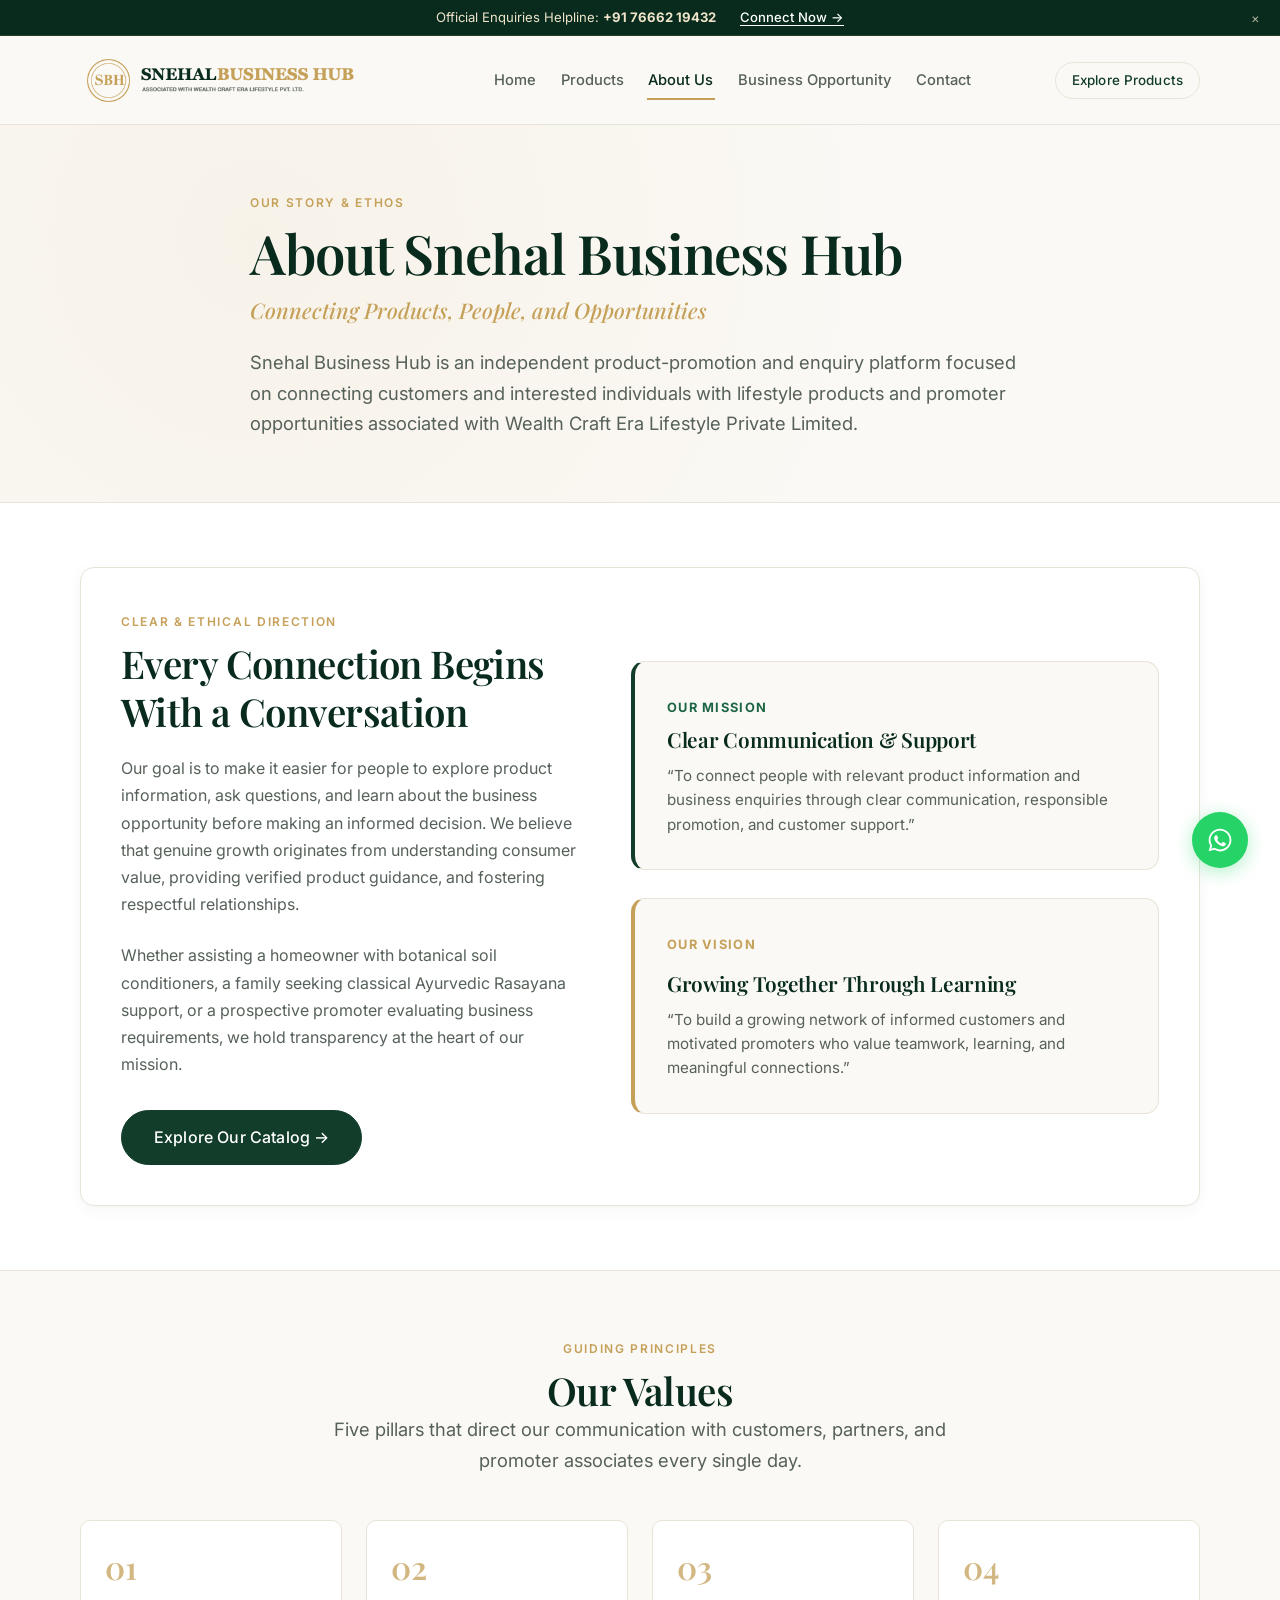
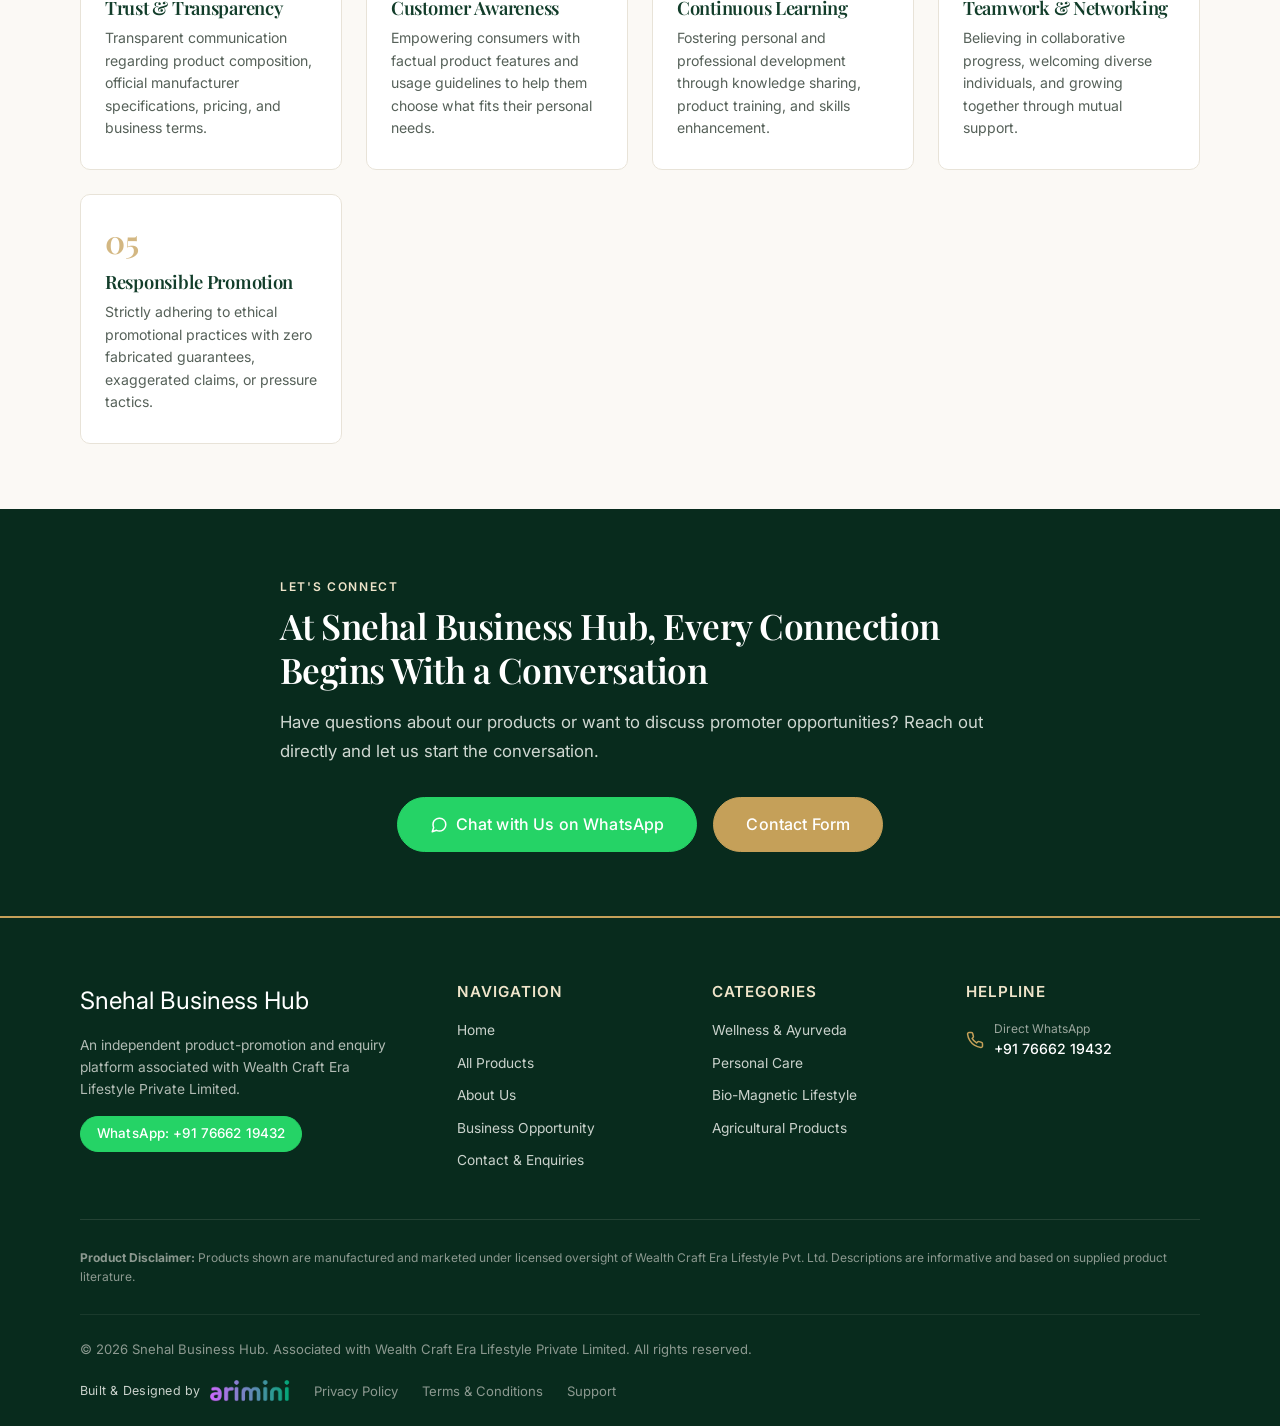
==== about.html @ 5ca740ca "Initial commit" ====
<!DOCTYPE html>
<html lang="en">
<head>
  <meta charset="UTF-8" />
  <meta name="viewport" content="width=device-width, initial-scale=1.0" />
  <meta name="theme-color" content="#123D2A" />
  <title>About Us — Snehal Business Hub</title>
  <meta name="description" content="Connecting products, people, and opportunities. Snehal Business Hub is an independent product-promotion and enquiry platform associated with Wealth Craft Era Lifestyle Private Limited." />
  <link rel="canonical" href="https://snehalbusinesshub.example.com/about.html" />

  <!-- Open Graph -->
  <meta property="og:type" content="website" />
  <meta property="og:title" content="About Snehal Business Hub" />
  <meta property="og:description" content="Mission, vision, and core values of Snehal Business Hub." />
  <meta property="og:image" content="assets/images/logo.png" />

  <!-- Google Fonts -->
  <link rel="preconnect" href="https://fonts.googleapis.com" />
  <link rel="preconnect" href="https://fonts.gstatic.com" crossorigin />
  <link href="https://fonts.googleapis.com/css2?family=Inter:wght@400;500;600;700&family=Playfair+Display:ital,wght@0,600;0,700;1,500;1,600&display=swap" rel="stylesheet" />

  <!-- CSS Stylesheets -->
  <link rel="stylesheet" href="css/style.css" />
  <link rel="stylesheet" href="css/responsive.css" />
  <link rel="stylesheet" href="css/animations.css" />
</head>
<body>

  <!-- Announcement Bar -->
  <aside class="announcement-bar" id="announcementBar" aria-label="Announcement">
    <div class="container">
      <span>Official Enquiries Helpline: <strong>+91 76662 19432</strong></span>
      <a href="contact.html" class="announcement-link">Connect Now &rarr;</a>
    </div>
    <button type="button" class="announcement-dismiss" id="dismissAnnouncement" aria-label="Dismiss announcement">&times;</button>
  </aside>

  <!-- Sticky Site Navigation -->
  <header class="site-header" role="banner">
    <div class="container nav-wrapper">
      <a href="index.html" class="brand-logo" aria-label="Snehal Business Hub Homepage">
        <img src="assets/images/logo.png" alt="Snehal Business Hub" />
      </a>

      <!-- Desktop Nav -->
      <nav class="desktop-nav" role="navigation" aria-label="Primary Navigation">
        <a href="index.html" class="nav-link">Home</a>
        <a href="products.html" class="nav-link">Products</a>
        <a href="about.html" class="nav-link active">About Us</a>
        <a href="business-opportunity.html" class="nav-link">Business Opportunity</a>
        <a href="contact.html" class="nav-link">Contact</a>
      </nav>

      <!-- Desktop CTA -->
      <div class="header-cta-group">
        <a href="products.html" class="btn btn-secondary btn-sm">Explore Products</a>
        <button type="button" class="menu-toggle" id="menuToggle" aria-label="Toggle navigation menu" aria-expanded="false">
          <span class="hamburger-line"></span>
          <span class="hamburger-line"></span>
          <span class="hamburger-line"></span>
        </button>
      </div>
    </div>
  </header>

  <!-- Mobile Drawer -->
  <div class="mobile-nav-drawer" id="mobileNavDrawer" role="dialog" aria-modal="true" aria-label="Mobile Navigation">
    <div class="mobile-nav-panel">
      <div class="mobile-nav-header">
        <span class="brand-text-name" style="font-size: 1.15rem;">Menu</span>
        <button type="button" id="closeMobileNav" style="font-size: 1.5rem; color: var(--color-forest);" aria-label="Close menu">&times;</button>
      </div>
      <nav class="mobile-nav-links">
        <a href="index.html" class="nav-link">Home</a>
        <a href="products.html" class="nav-link">Products Catalog</a>
        <a href="about.html" class="nav-link active">About Us</a>
        <a href="business-opportunity.html" class="nav-link">Business Opportunity</a>
        <a href="contact.html" class="nav-link">Contact</a>
      </nav>
      <div class="mobile-nav-cta">
        <a href="https://wa.me/917666219432" target="_blank" rel="noopener noreferrer" class="btn btn-whatsapp">
          Chat on WhatsApp
        </a>
      </div>
    </div>
  </div>

  <main>
    <!-- About Hero -->
    <section class="section-padding" style="background: radial-gradient(circle at 20% 30%, rgba(201, 164, 92, 0.08) 0%, transparent 60%), var(--color-ivory);">
      <div class="container text-center" style="max-width: 860px;">
        <span class="eyebrow">OUR STORY &amp; ETHOS</span>
        <h1 class="hero-title">About Snehal Business Hub</h1>
        <p class="hero-tagline" style="margin-top: 0.5rem; font-size: 1.35rem;">Connecting Products, People, and Opportunities</p>
        <p class="lead-text" style="margin-top: 1.25rem;">
          Snehal Business Hub is an independent product-promotion and enquiry platform focused on connecting customers and interested individuals with lifestyle products and promoter opportunities associated with Wealth Craft Era Lifestyle Private Limited.
        </p>
      </div>
    </section>

    <!-- Narrative & Mission / Vision Grid -->
    <section class="section-padding" style="background-color: #FFFFFF; border-top: 1px solid var(--color-border); border-bottom: 1px solid var(--color-border);">
      <div class="container">
        <div class="details-grid" style="align-items: center; margin-bottom: 0;">
          <div class="reveal-on-scroll">
            <span class="eyebrow">CLEAR &amp; ETHICAL DIRECTION</span>
            <h2 class="section-title" style="margin-bottom: 1.25rem;">Every Connection Begins With a Conversation</h2>
            <p style="color: var(--color-text-secondary); line-height: 1.7; margin-bottom: 1.5rem; font-size: 1rem;">
              Our goal is to make it easier for people to explore product information, ask questions, and learn about the business opportunity before making an informed decision. We believe that genuine growth originates from understanding consumer value, providing verified product guidance, and fostering respectful relationships.
            </p>
            <p style="color: var(--color-text-secondary); line-height: 1.7; margin-bottom: 2rem; font-size: 1rem;">
              Whether assisting a homeowner with botanical soil conditioners, a family seeking classical Ayurvedic Rasayana support, or a prospective promoter evaluating business requirements, we hold transparency at the heart of our mission.
            </p>
            <a href="products.html" class="btn btn-primary btn-lg">Explore Our Catalog &rarr;</a>
          </div>

          <div class="reveal-on-scroll delay-1">
            <div style="display: flex; flex-direction: column; gap: 1.75rem;">
              <!-- Mission Card -->
              <div style="background: var(--color-ivory); border: 1px solid var(--color-border); border-radius: var(--radius-lg); padding: 2rem; border-left: 4px solid var(--color-forest);">
                <span class="eyebrow-emerald" style="font-weight: 700; letter-spacing: 0.1em; font-size: 0.8rem;">OUR MISSION</span>
                <h3 style="font-size: 1.3rem; margin: 0.4rem 0 0.75rem; color: var(--color-forest-deep);">Clear Communication &amp; Support</h3>
                <p style="color: var(--color-text-secondary); line-height: 1.6; font-size: 0.95rem;">
                  “To connect people with relevant product information and business enquiries through clear communication, responsible promotion, and customer support.”
                </p>
              </div>

              <!-- Vision Card -->
              <div style="background: var(--color-ivory); border: 1px solid var(--color-border); border-radius: var(--radius-lg); padding: 2rem; border-left: 4px solid var(--color-gold);">
                <span class="eyebrow" style="font-weight: 700; letter-spacing: 0.1em; font-size: 0.8rem;">OUR VISION</span>
                <h3 style="font-size: 1.3rem; margin: 0.4rem 0 0.75rem; color: var(--color-forest-deep);">Growing Together Through Learning</h3>
                <p style="color: var(--color-text-secondary); line-height: 1.6; font-size: 0.95rem;">
                  “To build a growing network of informed customers and motivated promoters who value teamwork, learning, and meaningful connections.”
                </p>
              </div>
            </div>
          </div>
        </div>
      </div>
    </section>

    <!-- CORE VALUES (5 PILLARS) -->
    <section class="section-padding">
      <div class="container">
        <div class="section-header reveal-on-scroll">
          <span class="eyebrow">GUIDING PRINCIPLES</span>
          <h2 class="section-title">Our Values</h2>
          <p class="lead-text">
            Five pillars that direct our communication with customers, partners, and promoter associates every single day.
          </p>
        </div>

        <div class="benefits-grid" style="grid-template-columns: repeat(auto-fit, minmax(220px, 1fr));">
          <div class="benefit-card reveal-on-scroll">
            <div class="benefit-number">01</div>
            <h3>Trust &amp; Transparency</h3>
            <p>Transparent communication regarding product composition, official manufacturer specifications, pricing, and business terms.</p>
          </div>

          <div class="benefit-card reveal-on-scroll delay-1">
            <div class="benefit-number">02</div>
            <h3>Customer Awareness</h3>
            <p>Empowering consumers with factual product features and usage guidelines to help them choose what fits their personal needs.</p>
          </div>

          <div class="benefit-card reveal-on-scroll delay-2">
            <div class="benefit-number">03</div>
            <h3>Continuous Learning</h3>
            <p>Fostering personal and professional development through knowledge sharing, product training, and skills enhancement.</p>
          </div>

          <div class="benefit-card reveal-on-scroll delay-3">
            <div class="benefit-number">04</div>
            <h3>Teamwork &amp; Networking</h3>
            <p>Believing in collaborative progress, welcoming diverse individuals, and growing together through mutual support.</p>
          </div>

          <div class="benefit-card reveal-on-scroll delay-4">
            <div class="benefit-number">05</div>
            <h3>Responsible Promotion</h3>
            <p>Strictly adhering to ethical promotional practices with zero fabricated guarantees, exaggerated claims, or pressure tactics.</p>
          </div>
        </div>
      </div>
    </section>

    <!-- CONNECT CALL TO ACTION -->
    <section class="section-padding" style="background-color: var(--color-forest-deep); color: #FFFFFF;">
      <div class="container text-center" style="max-width: 800px;">
        <span class="eyebrow" style="color: var(--color-gold-soft);">LET'S CONNECT</span>
        <h2 style="color: #FFFFFF; font-size: 2.2rem; margin-bottom: 1rem;">At Snehal Business Hub, Every Connection Begins With a Conversation</h2>
        <p style="color: #D0D8D2; font-size: 1.05rem; margin-bottom: 2rem; line-height: 1.7;">
          Have questions about our products or want to discuss promoter opportunities? Reach out directly and let us start the conversation.
        </p>
        <div style="display: flex; flex-wrap: wrap; justify-content: center; gap: 1rem;">
          <a href="https://wa.me/917666219432" target="_blank" rel="noopener noreferrer" class="btn btn-whatsapp btn-lg">
            <svg width="18" height="18" viewBox="0 0 24 24" fill="none" stroke="currentColor" stroke-width="2" stroke-linecap="round" stroke-linejoin="round">
              <path d="M21 11.5a8.38 8.38 0 0 1-.9 3.8 8.5 8.5 0 0 1-7.6 4.7 8.38 8.38 0 0 1-3.8-.9L3 21l1.9-5.7a8.38 8.38 0 0 1-.9-3.8 8.5 8.5 0 0 1 4.7-7.6 8.38 8.38 0 0 1 3.8-.9h.5a8.48 8.48 0 0 1 8 8v.5z"/>
            </svg>
            Chat with Us on WhatsApp
          </a>
          <a href="contact.html" class="btn btn-gold btn-lg">
            Contact Form
          </a>
        </div>
      </div>
    </section>
  </main>

  <!-- SITE FOOTER -->
  <footer class="site-footer" role="contentinfo">
    <div class="container">
      <div class="footer-top-grid">
        <div class="footer-brand">
          <div class="brand-text-name" style="color: #FFFFFF; font-size: 1.5rem;">Snehal Business Hub</div>
          <p>
            An independent product-promotion and enquiry platform associated with Wealth Craft Era Lifestyle Private Limited.
          </p>
          <div style="margin-top: 1rem;">
            <a href="https://wa.me/917666219432" target="_blank" rel="noopener noreferrer" class="btn btn-whatsapp btn-sm">
              WhatsApp: +91 76662 19432
            </a>
          </div>
        </div>

        <div class="footer-column">
          <h4>Navigation</h4>
          <div class="footer-links">
            <a href="index.html">Home</a>
            <a href="products.html">All Products</a>
            <a href="about.html">About Us</a>
            <a href="business-opportunity.html">Business Opportunity</a>
            <a href="contact.html">Contact &amp; Enquiries</a>
          </div>
        </div>

        <div class="footer-column">
          <h4>Categories</h4>
          <div class="footer-links">
            <a href="products.html?category=wellness">Wellness &amp; Ayurveda</a>
            <a href="products.html?category=personal-care">Personal Care</a>
            <a href="products.html?category=biomagnetic">Bio-Magnetic Lifestyle</a>
            <a href="products.html?category=agriculture">Agricultural Products</a>
          </div>
        </div>

        <div class="footer-column">
          <h4>Helpline</h4>
          <div class="footer-contact-item">
            <svg width="18" height="18" viewBox="0 0 24 24" fill="none" stroke="var(--color-gold)" stroke-width="2" stroke-linecap="round" stroke-linejoin="round">
              <path d="M22 16.92v3a2 2 0 0 1-2.18 2 19.79 19.79 0 0 1-8.63-3.07 19.5 19.5 0 0 1-6-6 19.79 19.79 0 0 1-3.07-8.67A2 2 0 0 1 4.11 2h3a2 2 0 0 1 2 1.72 12.84 12.84 0 0 0 .7 2.81 2 2 0 0 1-.45 2.11L8.09 9.91a16 16 0 0 0 6 6l1.27-1.27a2 2 0 0 1 2.11-.45 12.84 12.84 0 0 0 2.81.7A2 2 0 0 1 22 16.92z"/>
            </svg>
            <div>
              <div style="font-size: 0.75rem; color: #9AA69D;">Direct WhatsApp</div>
              <a href="https://wa.me/917666219432" target="_blank" rel="noopener noreferrer">+91 76662 19432</a>
            </div>
          </div>
        </div>
      </div>

      <div class="footer-disclaimer-wrap">
        <p>
          <strong>Product Disclaimer:</strong> Products shown are manufactured and marketed under licensed oversight of Wealth Craft Era Lifestyle Pvt. Ltd. Descriptions are informative and based on supplied product literature.
        </p>
      </div>

      <div class="footer-bottom">
        <div>&copy; <span id="currentYear"></span> Snehal Business Hub. Associated with Wealth Craft Era Lifestyle Private Limited. All rights reserved.</div>
        <div style="display: flex; align-items: center; gap: 1.5rem; flex-wrap: wrap;">
          <a href="https://www.arimini.in" target="_blank" rel="noopener noreferrer" class="footer-credit-arimini" title="Built & Designed by Arimini">
            <span class="credit-label">Built &amp; Designed by</span>
            <img src="assets/images/arimini.png" alt="Arimini" class="arimini-logo-img" onerror="this.onerror=null; this.src='https://www.arimini.in/arimini.png';" />
          </a>
          <a href="privacy-policy.html">Privacy Policy</a>
          <a href="terms-and-conditions.html">Terms &amp; Conditions</a>
          <a href="contact.html">Support</a>
        </div>
      </div>
    </div>
  </footer>

  <!-- Floating WhatsApp Quick Action Button -->
  <a href="https://wa.me/917666219432" target="_blank" rel="noopener noreferrer" class="floating-whatsapp-btn pulse-whatsapp" aria-label="Chat on WhatsApp">
    <span class="floating-whatsapp-tooltip">Chat with us on WhatsApp</span>
    <img src="assets/icons/whatsapp-official.svg" alt="WhatsApp" width="34" height="34" />
  </a>

  <!-- Back to Top Button -->
  <button type="button" class="back-to-top" id="backToTop" aria-label="Back to top">
    <svg width="20" height="20" viewBox="0 0 24 24" fill="none" stroke="currentColor" stroke-width="2" stroke-linecap="round" stroke-linejoin="round">
      <line x1="12" y1="19" x2="12" y2="5"></line>
      <polyline points="5 12 12 5 19 12"></polyline>
    </svg>
  </button>

  <!-- Scripts -->
  <script src="js/products.js"></script>
  <script src="js/main.js"></script>
</body>
</html>
---- css/style.css ----
/* ==========================================================================
   SNEHAL BUSINESS HUB — DESIGN SYSTEM
   Professional Human-Crafted Architecture: Editorial Typography, Restrained
   Palette, Polished Micro-Interactions, Balanced Spacing & Accessibility.
   ========================================================================== */

:root {
  /* Editorial Color Palette */
  --color-forest: #123D2A;
  --color-forest-deep: #082B1D;
  --color-emerald: #1D6543;
  --color-emerald-light: #2A8359;
  --color-emerald-subtle: #EBF4EE;
  
  --color-gold: #C5A059;
  --color-gold-hover: #AF8B44;
  --color-gold-soft: #EFE4CA;
  --color-gold-subtle: #FAF6ED;
  
  --color-ivory: #FBF9F5;
  --color-ivory-warm: #F4EFE6;
  --color-white: #FFFFFF;
  
  --color-text-primary: #1C2420;
  --color-text-secondary: #566159;
  --color-text-muted: #828E85;
  
  --color-border: #E8E3D8;
  --color-border-light: #F0ECE4;
  --color-surface-card: #FFFFFF;

  /* WhatsApp Brand Color */
  --color-whatsapp: #25D366;
  --color-whatsapp-dark: #128C7E;

  /* Typography Scales */
  --font-serif: 'Playfair Display', Georgia, 'Times New Roman', serif;
  --font-sans: 'Inter', -apple-system, BlinkMacSystemFont, 'Segoe UI', Roboto, sans-serif;

  /* Fluid Spacing Scale */
  --space-3xs: 0.25rem;
  --space-2xs: 0.5rem;
  --space-xs: 0.75rem;
  --space-sm: 1rem;
  --space-md: 1.5rem;
  --space-lg: 2rem;
  --space-xl: 3rem;
  --space-2xl: 4.5rem;
  --space-3xl: 6rem;

  /* Shadows: Tactile & Soft, avoiding harsh blur */
  --shadow-subtle: 0 1px 3px rgba(8, 43, 29, 0.04), 0 1px 2px rgba(8, 43, 29, 0.02);
  --shadow-card: 0 4px 16px rgba(8, 43, 29, 0.04), 0 1px 3px rgba(8, 43, 29, 0.02);
  --shadow-hover: 0 12px 28px rgba(8, 43, 29, 0.08), 0 2px 6px rgba(8, 43, 29, 0.03);
  --shadow-float: 0 16px 36px rgba(8, 43, 29, 0.12);

  /* Radius */
  --radius-xs: 3px;
  --radius-sm: 6px;
  --radius-md: 10px;
  --radius-lg: 14px;
  --radius-xl: 18px;
  --radius-full: 9999px;

  /* Transitions */
  --ease-natural: cubic-bezier(0.16, 1, 0.3, 1);
  --transition-fast: 0.18s var(--ease-natural);
  --transition-normal: 0.3s var(--ease-natural);
  --transition-smooth: 0.45s var(--ease-natural);

  /* Layout */
  --container-max: 1200px;
  --header-height: 88px;
}

/* ---------------- Reset & Base ---------------- */
*, *::before, *::after {
  box-sizing: border-box;
  margin: 0;
  padding: 0;
}

html {
  font-size: 16px;
  scroll-behavior: smooth;
  -webkit-font-smoothing: antialiased;
  -moz-osx-font-smoothing: grayscale;
  text-rendering: optimizeLegibility;
}

body {
  font-family: var(--font-sans);
  background-color: var(--color-ivory);
  color: var(--color-text-primary);
  line-height: 1.6;
  font-weight: 400;
  overflow-x: hidden;
  min-height: 100vh;
  display: flex;
  flex-direction: column;
}

main {
  flex: 1 0 auto;
}

img, picture, svg, video {
  display: block;
  max-width: 100%;
  height: auto;
}

input, button, textarea, select {
  font: inherit;
  color: inherit;
}

button {
  cursor: pointer;
  border: none;
  background: none;
}

a {
  color: inherit;
  text-decoration: none;
  transition: color var(--transition-fast);
}

ul, ol {
  list-style: none;
}

/* ---------------- Balanced Typography ---------------- */
h1, h2, h3, h4, h5, h6 {
  font-family: var(--font-serif);
  color: var(--color-forest-deep);
  line-height: 1.25;
  font-weight: 600;
  letter-spacing: -0.015em;
}

.hero-title {
  font-size: clamp(2.1rem, 4.2vw + 0.5rem, 3.4rem);
  line-height: 1.18;
  letter-spacing: -0.02em;
}

.section-title {
  font-size: clamp(1.75rem, 2.8vw + 0.5rem, 2.4rem);
  line-height: 1.25;
}

.card-title {
  font-size: 1.2rem;
  line-height: 1.35;
}

.lead-text {
  font-size: clamp(1rem, 1.1vw + 0.4rem, 1.15rem);
  color: var(--color-text-secondary);
  line-height: 1.65;
}

.eyebrow {
  display: inline-block;
  font-family: var(--font-sans);
  font-size: 0.75rem;
  font-weight: 600;
  letter-spacing: 0.14em;
  text-transform: uppercase;
  color: var(--color-gold);
  margin-bottom: var(--space-2xs);
}

.eyebrow-emerald {
  color: var(--color-emerald);
}

/* ---------------- Layout & Spacing ---------------- */
.container {
  width: 100%;
  max-width: var(--container-max);
  margin-left: auto;
  margin-right: auto;
  padding-left: clamp(1.25rem, 4vw, 2.5rem);
  padding-right: clamp(1.25rem, 4vw, 2.5rem);
}

.section-padding {
  padding-top: clamp(3rem, 5vw, 5rem);
  padding-bottom: clamp(3rem, 5vw, 5rem);
}

.section-header {
  text-align: center;
  max-width: 680px;
  margin: 0 auto clamp(2rem, 3.5vw, 3.5rem);
}

.section-header.text-left {
  text-align: left;
  margin-left: 0;
}

/* ---------------- Announcement Bar ---------------- */
.announcement-bar {
  background-color: var(--color-forest-deep);
  color: var(--color-gold-soft);
  font-size: 0.82rem;
  padding: 0.45rem 1rem;
  position: relative;
  z-index: 101;
  border-bottom: 1px solid rgba(197, 160, 89, 0.15);
}

.announcement-bar .container {
  display: flex;
  align-items: center;
  justify-content: center;
  gap: 1.5rem;
  text-align: center;
}

.announcement-link {
  color: #FFFFFF;
  text-decoration: underline;
  text-underline-offset: 3px;
  font-weight: 500;
}

.announcement-dismiss {
  position: absolute;
  right: 1rem;
  top: 50%;
  transform: translateY(-50%);
  color: var(--color-gold-soft);
  opacity: 0.7;
  padding: 4px;
  display: flex;
  align-items: center;
  justify-content: center;
  transition: opacity var(--transition-fast);
}

.announcement-dismiss:hover {
  opacity: 1;
}

/* ---------------- Navigation Bar ---------------- */
.site-header {
  position: sticky;
  top: 0;
  width: 100%;
  background: rgba(251, 249, 245, 0.95);
  backdrop-filter: blur(12px);
  -webkit-backdrop-filter: blur(12px);
  z-index: 100;
  border-bottom: 1px solid var(--color-border);
  transition: background-color var(--transition-normal), box-shadow var(--transition-normal);
}

.site-header.scrolled {
  background: rgba(255, 255, 255, 0.98);
  box-shadow: var(--shadow-subtle);
}

.nav-wrapper {
  display: flex;
  align-items: center;
  justify-content: space-between;
  height: var(--header-height);
}

.brand-logo {
  display: flex;
  align-items: center;
}

.brand-logo img {
  height: 64px;
  max-width: 330px;
  width: auto;
  object-fit: contain;
  transition: transform var(--transition-fast);
}

.brand-logo:hover img {
  transform: scale(1.02);
}

.desktop-nav {
  display: flex;
  align-items: center;
  gap: 1.85rem;
}

.nav-link {
  font-size: 0.92rem;
  font-weight: 500;
  color: var(--color-text-secondary);
  padding: 0.5rem 0.1rem;
  position: relative;
  transition: color var(--transition-fast);
}

.nav-link::after {
  content: '';
  position: absolute;
  bottom: 0;
  left: 0;
  width: 0;
  height: 2px;
  background-color: var(--color-gold);
  transition: width var(--transition-normal);
}

.nav-link:hover,
.nav-link.active {
  color: var(--color-forest-deep);
}

.nav-link:hover::after,
.nav-link.active::after {
  width: 100%;
}

.header-cta-group {
  display: flex;
  align-items: center;
  gap: 1rem;
}

/* ---------------- Mobile Navigation Drawer ---------------- */
.menu-toggle {
  display: none;
  flex-direction: column;
  justify-content: center;
  align-items: center;
  width: 42px;
  height: 42px;
  border-radius: var(--radius-sm);
  color: var(--color-forest-deep);
}

.hamburger-line {
  width: 22px;
  height: 2px;
  background-color: var(--color-forest-deep);
  transition: transform var(--transition-fast), opacity var(--transition-fast);
  margin: 3px 0;
}

.menu-toggle.active .hamburger-line:nth-child(1) {
  transform: translateY(8px) rotate(45deg);
}
.menu-toggle.active .hamburger-line:nth-child(2) {
  opacity: 0;
}
.menu-toggle.active .hamburger-line:nth-child(3) {
  transform: translateY(-8px) rotate(-45deg);
}

.mobile-nav-drawer {
  display: none;
  position: fixed;
  top: 0;
  left: 0;
  width: 100%;
  height: 100vh;
  background: rgba(8, 43, 29, 0.5);
  z-index: 999;
  opacity: 0;
  pointer-events: none;
  transition: opacity var(--transition-normal);
}

.mobile-nav-drawer.open {
  opacity: 1;
  pointer-events: auto;
}

.mobile-nav-panel {
  position: absolute;
  top: 0;
  right: 0;
  width: min(82vw, 340px);
  height: 100%;
  background: var(--color-ivory);
  padding: 2rem 1.5rem;
  display: flex;
  flex-direction: column;
  transform: translateX(100%);
  transition: transform var(--transition-smooth);
  box-shadow: -4px 0 24px rgba(0, 0, 0, 0.12);
  overflow-y: auto;
}

.mobile-nav-drawer.open .mobile-nav-panel {
  transform: translateX(0);
}

.mobile-nav-header {
  display: flex;
  justify-content: space-between;
  align-items: center;
  margin-bottom: 2rem;
  padding-bottom: 1rem;
  border-bottom: 1px solid var(--color-border);
}

.mobile-nav-links {
  display: flex;
  flex-direction: column;
  gap: 1rem;
}

.mobile-nav-links .nav-link {
  font-size: 1.15rem;
  font-family: var(--font-serif);
  padding: 0.5rem 0;
  border-bottom: 1px solid var(--color-border-light);
}

.mobile-nav-cta {
  margin-top: auto;
  padding-top: 2rem;
  display: flex;
  flex-direction: column;
  gap: 0.75rem;
}

/* ---------------- Editorial Button System ---------------- */
.btn {
  display: inline-flex;
  align-items: center;
  justify-content: center;
  gap: 0.5rem;
  padding: 0.65rem 1.5rem;
  font-size: 0.92rem;
  font-weight: 500;
  border-radius: var(--radius-full);
  letter-spacing: 0.01em;
  transition: all var(--transition-fast);
  white-space: nowrap;
  text-align: center;
}

.btn-primary {
  background-color: var(--color-forest);
  color: var(--color-white);
  border: 1px solid var(--color-forest);
}

.btn-primary:hover {
  background-color: var(--color-forest-deep);
  color: var(--color-white);
  transform: translateY(-1px);
  box-shadow: 0 4px 12px rgba(18, 61, 42, 0.18);
}

.btn-secondary {
  background-color: transparent;
  color: var(--color-forest);
  border: 1.25px solid var(--color-border);
}

.btn-secondary:hover {
  border-color: var(--color-forest);
  background-color: #FFFFFF;
  color: var(--color-forest-deep);
  transform: translateY(-1px);
}

.btn-gold {
  background-color: var(--color-gold);
  color: #FFFFFF;
  border: 1px solid var(--color-gold);
}

.btn-gold:hover {
  background-color: var(--color-gold-hover);
  color: #FFFFFF;
  transform: translateY(-1px);
  box-shadow: 0 4px 12px rgba(197, 160, 89, 0.25);
}

.btn-whatsapp {
  background-color: #25D366;
  color: #FFFFFF;
  border: 1px solid #25D366;
}

.btn-whatsapp:hover {
  background-color: #1EBE5D;
  color: #FFFFFF;
  transform: translateY(-1px);
  box-shadow: 0 4px 14px rgba(37, 211, 102, 0.28);
}

.btn-sm {
  padding: 0.4rem 1rem;
  font-size: 0.84rem;
}

.btn-lg {
  padding: 0.85rem 2rem;
  font-size: 1rem;
}

/* ---------------- Hero Section: Split Layout ---------------- */
.hero-section {
  position: relative;
  background-color: var(--color-ivory);
  padding: clamp(2.5rem, 5vw, 5rem) 0 clamp(3.5rem, 6vw, 6rem);
  border-bottom: 1px solid var(--color-border);
}

.hero-grid {
  display: grid;
  grid-template-columns: 1.15fr 0.85fr;
  align-items: center;
  gap: clamp(2rem, 4vw, 4.5rem);
}

.hero-content {
  display: flex;
  flex-direction: column;
  gap: 1.25rem;
}

.hero-tagline {
  font-family: var(--font-serif);
  font-size: 1.15rem;
  color: var(--color-gold);
  font-style: italic;
  font-weight: 500;
}

.hero-actions {
  display: flex;
  flex-wrap: wrap;
  gap: 0.85rem;
  margin-top: 0.5rem;
}

.hero-stats-strip {
  display: grid;
  grid-template-columns: repeat(3, 1fr);
  gap: 1.25rem;
  padding-top: 1.5rem;
  border-top: 1px solid var(--color-border);
  margin-top: 1rem;
}

.stat-item h4 {
  font-size: 1.25rem;
  color: var(--color-forest);
  margin-bottom: 0.15rem;
  font-family: var(--font-serif);
}

.stat-item p {
  font-size: 0.82rem;
  color: var(--color-text-secondary);
}

.hero-visual {
  position: relative;
}

.hero-visual-card {
  position: relative;
  background: #FFFFFF;
  border: 1px solid var(--color-border);
  border-radius: var(--radius-lg);
  padding: 0.85rem;
  box-shadow: var(--shadow-card);
}

.hero-visual-card img {
  width: 100%;
  height: 440px;
  object-fit: cover;
  border-radius: var(--radius-md);
  transition: transform var(--transition-smooth);
}

.hero-visual-card:hover img {
  transform: scale(1.015);
}

.hero-badge-floating {
  position: absolute;
  bottom: 1.75rem;
  left: 1.75rem;
  right: 1.75rem;
  background: rgba(8, 43, 29, 0.92);
  backdrop-filter: blur(8px);
  -webkit-backdrop-filter: blur(8px);
  color: #FFFFFF;
  padding: 0.85rem 1.25rem;
  border-radius: var(--radius-md);
  border: 1px solid rgba(197, 160, 89, 0.3);
}

.hero-badge-floating .badge-title {
  font-size: 0.88rem;
  font-weight: 600;
  color: var(--color-gold-soft);
  margin-bottom: 0.2rem;
}

.hero-badge-floating .badge-sub {
  font-size: 0.78rem;
  color: #E2DDD5;
  line-height: 1.4;
}

/* ---------------- Category Cards ---------------- */
.category-grid {
  display: grid;
  grid-template-columns: repeat(auto-fit, minmax(250px, 1fr));
  gap: 1.5rem;
}

.category-card {
  background: #FFFFFF;
  border: 1px solid var(--color-border);
  border-radius: var(--radius-md);
  padding: 1.75rem 1.5rem;
  transition: all var(--transition-normal);
  display: flex;
  flex-direction: column;
}

.category-card:hover {
  transform: translateY(-3px);
  border-color: var(--color-gold);
  box-shadow: var(--shadow-card);
}

.category-icon {
  width: 48px;
  height: 48px;
  border-radius: var(--radius-sm);
  background: var(--color-gold-subtle);
  color: var(--color-forest);
  display: flex;
  align-items: center;
  justify-content: center;
  margin-bottom: 1.25rem;
  transition: background var(--transition-fast), color var(--transition-fast);
}

.category-card:hover .category-icon {
  background: var(--color-forest);
  color: var(--color-gold-soft);
}

.category-card h3 {
  font-size: 1.25rem;
  margin-bottom: 0.4rem;
}

.category-card p {
  font-size: 0.88rem;
  color: var(--color-text-secondary);
  margin-bottom: 1.25rem;
  flex-grow: 1;
}

.category-link {
  font-size: 0.86rem;
  font-weight: 600;
  color: var(--color-forest);
  display: inline-flex;
  align-items: center;
  gap: 0.35rem;
}

.category-link:hover {
  color: var(--color-gold-hover);
}

/* ---------------- Product Cards & Grid ---------------- */
.product-grid {
  display: grid;
  grid-template-columns: repeat(auto-fill, minmax(270px, 1fr));
  gap: 1.75rem;
}

.product-card {
  background: #FFFFFF;
  border: 1px solid var(--color-border);
  border-radius: var(--radius-md);
  overflow: hidden;
  display: flex;
  flex-direction: column;
  transition: all var(--transition-normal);
  box-shadow: var(--shadow-subtle);
}

.product-card:hover {
  transform: translateY(-3px);
  box-shadow: var(--shadow-hover);
  border-color: rgba(197, 160, 89, 0.4);
}

.product-card-media {
  position: relative;
  width: 100%;
  padding-top: 100%;
  background: var(--color-ivory-warm);
  overflow: hidden;
}

.product-card-media img {
  position: absolute;
  top: 0;
  left: 0;
  width: 100%;
  height: 100%;
  object-fit: cover;
  transition: transform var(--transition-smooth);
}

.product-card:hover .product-card-media img {
  transform: scale(1.03);
}

.product-badge-category {
  position: absolute;
  top: 0.85rem;
  left: 0.85rem;
  background: rgba(8, 43, 29, 0.88);
  backdrop-filter: blur(4px);
  color: #FFFFFF;
  font-size: 0.68rem;
  font-weight: 600;
  padding: 0.25rem 0.65rem;
  border-radius: var(--radius-full);
  letter-spacing: 0.04em;
  text-transform: uppercase;
}

.product-card-body {
  padding: 1.35rem;
  display: flex;
  flex-direction: column;
  flex-grow: 1;
}

.product-title {
  font-family: var(--font-serif);
  font-size: 1.15rem;
  line-height: 1.35;
  color: var(--color-forest-deep);
  margin-bottom: 0.45rem;
}

.product-title a:hover {
  color: var(--color-gold-hover);
}

.product-desc-short {
  font-size: 0.85rem;
  color: var(--color-text-secondary);
  line-height: 1.55;
  margin-bottom: 1rem;
  display: -webkit-box;
  -webkit-line-clamp: 2;
  -webkit-box-orient: vertical;
  overflow: hidden;
  flex-grow: 1;
}

.product-pricing-strip {
  display: flex;
  align-items: baseline;
  gap: 0.75rem;
  padding-top: 0.75rem;
  margin-bottom: 1.15rem;
  border-top: 1px solid var(--color-border-light);
}

.price-dp {
  font-size: 1.25rem;
  font-weight: 600;
  color: var(--color-forest);
}

.price-mrp {
  font-size: 0.85rem;
  color: var(--color-text-muted);
  text-decoration: line-through;
}

.price-label {
  font-size: 0.72rem;
  color: var(--color-text-secondary);
  text-transform: uppercase;
  letter-spacing: 0.04em;
}

.product-card-actions {
  display: grid;
  grid-template-columns: 1fr 1fr;
  gap: 0.5rem;
}

/* ---------------- Benefits & Why Connect ---------------- */
.benefits-grid {
  display: grid;
  grid-template-columns: repeat(auto-fit, minmax(240px, 1fr));
  gap: 1.5rem;
}

.benefit-card {
  background: #FFFFFF;
  border: 1px solid var(--color-border);
  border-radius: var(--radius-md);
  padding: 1.85rem 1.5rem;
  transition: all var(--transition-normal);
  text-align: left;
}

.benefit-card:hover {
  border-color: var(--color-gold);
  transform: translateY(-2px);
  box-shadow: var(--shadow-card);
}

.benefit-number {
  font-family: var(--font-serif);
  font-size: 2rem;
  font-weight: 600;
  color: var(--color-gold);
  opacity: 0.75;
  line-height: 1;
  margin-bottom: 0.85rem;
}

.benefit-card h3 {
  font-size: 1.15rem;
  margin-bottom: 0.5rem;
  color: var(--color-forest);
}

.benefit-card p {
  font-size: 0.88rem;
  color: var(--color-text-secondary);
  line-height: 1.6;
}

/* ---------------- 4-Step Process ---------------- */
.steps-container {
  display: grid;
  grid-template-columns: repeat(4, 1fr);
  gap: 1.25rem;
}

.step-card {
  background: #FFFFFF;
  border: 1px solid var(--color-border);
  border-radius: var(--radius-md);
  padding: 1.75rem 1.25rem;
  text-align: center;
  display: flex;
  flex-direction: column;
  align-items: center;
}

.step-icon-wrap {
  width: 52px;
  height: 52px;
  border-radius: 50%;
  background: var(--color-forest);
  color: var(--color-gold-soft);
  display: flex;
  align-items: center;
  justify-content: center;
  margin-bottom: 1.15rem;
  border: 1.5px solid var(--color-gold);
}

.step-card h4 {
  font-size: 1.1rem;
  margin-bottom: 0.35rem;
}

.step-card p {
  font-size: 0.84rem;
  color: var(--color-text-secondary);
}

/* ---------------- Opportunity Section ---------------- */
.opportunity-banner {
  background: var(--color-forest-deep);
  color: #FFFFFF;
  border-radius: var(--radius-lg);
  padding: clamp(2.25rem, 4vw, 3.75rem);
  position: relative;
  overflow: hidden;
  border: 1px solid rgba(197, 160, 89, 0.25);
}

.opportunity-grid {
  display: grid;
  grid-template-columns: 1.2fr 0.8fr;
  align-items: center;
  gap: 2.5rem;
  position: relative;
  z-index: 1;
}

.opportunity-banner h2 {
  color: #FFFFFF;
  margin-bottom: 0.85rem;
}

.opportunity-banner p {
  color: #D6DDD8;
  font-size: 0.98rem;
  line-height: 1.65;
  margin-bottom: 1.75rem;
}

.opportunity-disclaimer-box {
  background: rgba(0, 0, 0, 0.22);
  border-left: 3px solid var(--color-gold);
  padding: 0.85rem 1.15rem;
  border-radius: 0 var(--radius-sm) var(--radius-sm) 0;
  font-size: 0.82rem;
  color: #E2DDD5;
  margin-top: 1.25rem;
}

/* ---------------- Catalog Toolbar ---------------- */
.catalog-toolbar {
  background: #FFFFFF;
  border: 1px solid var(--color-border);
  border-radius: var(--radius-md);
  padding: 1.15rem 1.25rem;
  margin-bottom: 2rem;
  display: flex;
  flex-wrap: wrap;
  align-items: center;
  justify-content: space-between;
  gap: 1rem;
  box-shadow: var(--shadow-subtle);
}

.search-box-wrap {
  position: relative;
  flex: 1 1 260px;
}

.search-input {
  width: 100%;
  padding: 0.65rem 1rem 0.65rem 2.5rem;
  border: 1px solid var(--color-border);
  border-radius: var(--radius-full);
  background: var(--color-ivory);
  font-size: 0.9rem;
  outline: none;
  transition: all var(--transition-fast);
}

.search-input:focus {
  border-color: var(--color-forest);
  background: #FFFFFF;
  box-shadow: 0 0 0 2px rgba(18, 61, 42, 0.08);
}

.search-icon {
  position: absolute;
  left: 0.85rem;
  top: 50%;
  transform: translateY(-50%);
  color: var(--color-text-muted);
  pointer-events: none;
}

.category-pills {
  display: flex;
  flex-wrap: wrap;
  gap: 0.4rem;
}

.pill-btn {
  padding: 0.45rem 1rem;
  font-size: 0.82rem;
  font-weight: 500;
  border-radius: var(--radius-full);
  background: var(--color-ivory);
  border: 1px solid var(--color-border);
  color: var(--color-text-secondary);
  transition: all var(--transition-fast);
}

.pill-btn:hover {
  background: #FFFFFF;
  color: var(--color-forest);
  border-color: var(--color-gold);
}

.pill-btn.active {
  background: var(--color-forest);
  color: #FFFFFF;
  border-color: var(--color-forest);
}

.sort-select-wrap select {
  padding: 0.55rem 1.15rem;
  border-radius: var(--radius-full);
  border: 1px solid var(--color-border);
  background: var(--color-ivory);
  font-size: 0.85rem;
  color: var(--color-text-primary);
  outline: none;
  cursor: pointer;
}

.catalog-status-bar {
  display: flex;
  align-items: center;
  justify-content: space-between;
  margin-bottom: 1.25rem;
  font-size: 0.85rem;
  color: var(--color-text-secondary);
}

.empty-state {
  text-align: center;
  padding: 3.5rem 1.5rem;
  background: #FFFFFF;
  border-radius: var(--radius-md);
  border: 1px dashed var(--color-border);
}

.empty-state h3 {
  font-size: 1.35rem;
  margin-bottom: 0.4rem;
  color: var(--color-forest);
}

/* ---------------- Product Details Page ---------------- */
.breadcrumb-nav {
  padding: 1rem 0;
  font-size: 0.82rem;
  color: var(--color-text-secondary);
  display: flex;
  align-items: center;
  gap: 0.4rem;
}

.breadcrumb-nav a:hover {
  color: var(--color-forest);
  text-decoration: underline;
}

.details-grid {
  display: grid;
  grid-template-columns: 1fr 1.15fr;
  gap: clamp(1.75rem, 4vw, 3.5rem);
  background: #FFFFFF;
  border: 1px solid var(--color-border);
  border-radius: var(--radius-lg);
  padding: clamp(1.5rem, 3.5vw, 2.5rem);
  box-shadow: var(--shadow-card);
  margin-bottom: 3.5rem;
}

.details-gallery {
  position: relative;
}

.details-main-img-box {
  width: 100%;
  aspect-ratio: 1/1;
  background: var(--color-ivory-warm);
  border-radius: var(--radius-md);
  overflow: hidden;
  border: 1px solid var(--color-border);
  margin-bottom: 0.85rem;
}

.details-main-img-box img {
  width: 100%;
  height: 100%;
  object-fit: cover;
}

.details-thumbs-strip {
  display: flex;
  gap: 0.65rem;
  overflow-x: auto;
}

.thumb-item {
  width: 68px;
  height: 68px;
  border-radius: var(--radius-sm);
  border: 1.5px solid transparent;
  overflow: hidden;
  cursor: pointer;
  background: var(--color-ivory);
}

.thumb-item.active {
  border-color: var(--color-forest);
}

.thumb-item img {
  width: 100%;
  height: 100%;
  object-fit: cover;
}

.details-content {
  display: flex;
  flex-direction: column;
  gap: 1.15rem;
}

.details-specs-list {
  background: var(--color-ivory);
  border-radius: var(--radius-sm);
  padding: 1.15rem;
  border: 1px solid var(--color-border);
}

.details-specs-list li {
  font-size: 0.86rem;
  padding: 0.35rem 0;
  border-bottom: 1px solid var(--color-border-light);
  display: flex;
  align-items: center;
  gap: 0.5rem;
}

.details-specs-list li:last-child {
  border-bottom: none;
}

/* ---------------- Form Elements ---------------- */
.form-card {
  background: #FFFFFF;
  border: 1px solid var(--color-border);
  border-radius: var(--radius-lg);
  padding: clamp(1.5rem, 3.5vw, 2.5rem);
  box-shadow: var(--shadow-card);
}

.form-group {
  margin-bottom: 1.25rem;
}

.form-label {
  display: block;
  font-size: 0.86rem;
  font-weight: 600;
  color: var(--color-forest-deep);
  margin-bottom: 0.35rem;
}

.form-control {
  width: 100%;
  padding: 0.75rem 1rem;
  background: var(--color-ivory);
  border: 1px solid var(--color-border);
  border-radius: var(--radius-sm);
  font-size: 0.9rem;
  color: var(--color-text-primary);
  outline: none;
  transition: all var(--transition-fast);
}

.form-control:focus {
  background: #FFFFFF;
  border-color: var(--color-forest);
  box-shadow: 0 0 0 2px rgba(18, 61, 42, 0.08);
}

.form-control.is-invalid {
  border-color: #C62828;
  background-color: #FFFDFD;
}

.invalid-feedback {
  font-size: 0.78rem;
  color: #C62828;
  margin-top: 0.25rem;
  display: none;
}

.is-invalid + .invalid-feedback {
  display: block;
}

.form-help-notice {
  font-size: 0.78rem;
  color: var(--color-text-muted);
  margin-top: 0.75rem;
  line-height: 1.45;
}

/* ---------------- Footer ---------------- */
.site-footer {
  background-color: var(--color-forest-deep);
  color: #FFFFFF;
  padding-top: clamp(3rem, 5vw, 4.5rem);
  border-top: 2px solid var(--color-gold);
}

.footer-top-grid {
  display: grid;
  grid-template-columns: 1.35fr 0.85fr 0.85fr 0.95fr;
  gap: clamp(1.75rem, 3.5vw, 3rem);
  padding-bottom: 3rem;
  border-bottom: 1px solid rgba(232, 227, 216, 0.12);
}

.footer-brand p {
  color: #B2BCB5;
  font-size: 0.86rem;
  line-height: 1.6;
  margin-top: 0.85rem;
  max-width: 320px;
}

.footer-column h4 {
  color: var(--color-gold-soft);
  font-size: 0.95rem;
  margin-bottom: 1.15rem;
  font-family: var(--font-sans);
  font-weight: 600;
  letter-spacing: 0.06em;
  text-transform: uppercase;
}

.footer-links {
  display: flex;
  flex-direction: column;
  gap: 0.65rem;
}

.footer-links a {
  color: #CAD2CC;
  font-size: 0.86rem;
  transition: color var(--transition-fast);
}

.footer-links a:hover {
  color: var(--color-gold-soft);
  padding-left: 2px;
}

.footer-contact-item {
  display: flex;
  align-items: center;
  gap: 0.65rem;
  margin-bottom: 0.85rem;
  color: #CAD2CC;
  font-size: 0.88rem;
}

.footer-contact-item a {
  color: #FFFFFF;
  font-weight: 500;
}

.footer-disclaimer-wrap {
  padding: 1.75rem 0;
  border-bottom: 1px solid rgba(232, 227, 216, 0.08);
  font-size: 0.75rem;
  color: #8C9990;
  line-height: 1.6;
}

.footer-bottom {
  padding: 1.5rem 0;
  display: flex;
  flex-wrap: wrap;
  align-items: center;
  justify-content: space-between;
  gap: 1.25rem;
  font-size: 0.82rem;
  color: #8C9990;
}

.footer-credit-arimini {
  display: inline-flex;
  align-items: center;
  gap: 0.55rem;
  font-size: 0.82rem;
  color: #CAD2CC;
  text-decoration: none;
  background: none;
  border: none;
  padding: 0;
  transition: all var(--transition-fast);
}

.footer-credit-arimini:hover {
  color: #FFFFFF;
  opacity: 0.9;
}

.footer-credit-arimini .credit-label {
  font-size: 0.78rem;
  letter-spacing: 0.02em;
  color: #CAD2CC;
}

.footer-credit-arimini .arimini-logo-img {
  height: 22px;
  width: auto;
  object-fit: contain;
  vertical-align: middle;
  border-radius: 2px;
}

/* ---------------- Floating WhatsApp Action ---------------- */
.floating-whatsapp-btn {
  position: fixed;
  bottom: 2rem;
  right: 2rem;
  width: 56px;
  height: 56px;
  background-color: var(--color-whatsapp);
  color: #FFFFFF;
  border-radius: 50%;
  display: flex;
  align-items: center;
  justify-content: center;
  box-shadow: 0 4px 18px rgba(37, 211, 102, 0.35);
  z-index: 99;
  transition: transform var(--transition-normal), box-shadow var(--transition-normal);
}

.floating-whatsapp-btn:hover {
  transform: scale(1.06) translateY(-2px);
  box-shadow: 0 8px 24px rgba(37, 211, 102, 0.45);
}

.floating-whatsapp-tooltip {
  position: absolute;
  right: 68px;
  background: var(--color-forest-deep);
  color: #FFFFFF;
  font-size: 0.76rem;
  font-weight: 500;
  white-space: nowrap;
  padding: 0.35rem 0.75rem;
  border-radius: var(--radius-sm);
  border: 1px solid rgba(197, 160, 89, 0.4);
  pointer-events: none;
  opacity: 0;
  transform: translateX(6px);
  transition: all var(--transition-fast);
}

.floating-whatsapp-btn:hover .floating-whatsapp-tooltip {
  opacity: 1;
  transform: translateX(0);
}

/* Back to Top */
.back-to-top {
  position: fixed;
  bottom: 2rem;
  left: 2rem;
  width: 40px;
  height: 40px;
  background: #FFFFFF;
  border: 1px solid var(--color-border);
  color: var(--color-forest);
  border-radius: 50%;
  display: flex;
  align-items: center;
  justify-content: center;
  box-shadow: var(--shadow-subtle);
  z-index: 98;
  opacity: 0;
  pointer-events: none;
  transition: all var(--transition-fast);
}

.back-to-top.visible {
  opacity: 1;
  pointer-events: auto;
}

.back-to-top:hover {
  background: var(--color-forest);
  color: #FFFFFF;
  transform: translateY(-2px);
}
---- css/responsive.css ----
/* ==========================================================================
   SNEHAL BUSINESS HUB — MULTI-DEVICE RESPONSIVE STYLES
   Comprehensive Breakpoints:
     - 4K / Ultra-wide Screens: >= 1440px
     - Laptops & Desktops: 1025px - 1439px
     - Tablets & iPads (Landscape & Portrait): 769px - 1024px
     - Large Handhelds & Phablets: 481px - 768px
     - Small & Medium Smartphones: 360px - 480px
     - Compact Devices: 320px - 359px
   Guarantees:
     - Zero horizontal overflow on any device width (320px to 4K)
     - Touch-friendly tap targets (minimum 44x44px for actionable items)
     - Fluid responsive typography with clamp and container bounds
     - Optimized layouts for foldables, high-DPI displays, and landscape mobile
   ========================================================================== */

/* --------------------------------------------------------------------------
   GLOBAL ACCESSIBILITY & FLUID CONTAINMENT
   -------------------------------------------------------------------------- */
html, body {
  width: 100%;
  max-width: 100%;
  overflow-x: hidden !important;
  position: relative;
}

/* Ensure images and media never breach viewport or container borders */
img, svg, picture, video, canvas, iframe {
  max-width: 100%;
  height: auto;
}

/* Form controls and inputs responsive sizing */
input, select, textarea, button {
  max-width: 100%;
}

/* --------------------------------------------------------------------------
   1. LARGE DESKTOPS & HIGH-RESOLUTION MONITORS (1440px and above)
   -------------------------------------------------------------------------- */
@media screen and (min-width: 1440px) {
  :root {
    --container-max: 1360px;
    --header-height: 94px;
  }

  .hero-grid {
    gap: 5.5rem;
  }

  .hero-visual-card img {
    height: 520px;
  }

  .section-padding {
    padding-top: 5.5rem;
    padding-bottom: 5.5rem;
  }

  .product-grid {
    grid-template-columns: repeat(4, 1fr);
    gap: 2rem;
  }
}

/* --------------------------------------------------------------------------
   2. DESKTOPS & STANDARD LAPTOPS (1025px to 1280px)
   -------------------------------------------------------------------------- */
@media screen and (max-width: 1280px) and (min-width: 1025px) {
  .hero-grid {
    gap: 3rem;
  }

  .desktop-nav {
    gap: 1.35rem;
  }

  .product-grid {
    grid-template-columns: repeat(3, 1fr);
    gap: 1.5rem;
  }
}

/* --------------------------------------------------------------------------
   3. TABLETS & SMALL LAPTOPS (Max 1024px)
   -------------------------------------------------------------------------- */
@media screen and (max-width: 1024px) {
  :root {
    --header-height: 82px;
  }

  .hero-grid {
    grid-template-columns: 1fr;
    gap: 2.75rem;
    text-align: left;
  }

  .hero-visual-card {
    max-width: 620px;
    margin: 0 auto;
    width: 100%;
  }

  .hero-visual-card img {
    height: 400px;
  }

  .hero-badge-floating {
    position: absolute;
    left: 1.25rem;
    right: 1.25rem;
    bottom: 1.25rem;
  }

  /* Catalog details split layout collapses to single column */
  .details-grid {
    grid-template-columns: 1fr;
    gap: 2.25rem;
    padding: 1.75rem;
  }

  .details-gallery {
    max-width: 580px;
    margin: 0 auto;
    width: 100%;
  }

  .opportunity-grid {
    grid-template-columns: 1fr;
    gap: 2.25rem;
  }

  .steps-container {
    grid-template-columns: repeat(2, 1fr);
    gap: 1.25rem;
  }

  .footer-top-grid {
    grid-template-columns: repeat(2, 1fr);
    gap: 2.5rem 1.5rem;
  }

  .brand-logo img {
    height: 58px;
    max-width: 290px;
  }

  .desktop-nav {
    gap: 1.15rem;
  }

  .desktop-nav .nav-link {
    font-size: 0.88rem;
  }
}

/* --------------------------------------------------------------------------
   4. TABLETS PORTRAIT & LARGE PHONES (Max 768px)
   -------------------------------------------------------------------------- */
@media screen and (max-width: 768px) {
  :root {
    --header-height: 74px;
  }

  /* Header & Navigation */
  .brand-logo img {
    height: 48px;
    max-width: 220px;
  }

  .desktop-nav {
    display: none !important;
  }

  /* Hide secondary desktop header CTA to preserve brand title space */
  .header-cta-group .btn-secondary,
  .header-cta-group .btn-primary {
    display: none;
  }

  .menu-toggle {
    display: flex;
    min-width: 44px;
    min-height: 44px;
  }

  .mobile-nav-drawer {
    display: block;
  }

  .announcement-bar {
    padding: 0.5rem 1rem;
  }

  .announcement-bar .container {
    font-size: 0.76rem;
    padding-right: 2.5rem;
    line-height: 1.4;
  }

  /* Hero Section */
  .hero-section {
    padding-top: 2rem;
    padding-bottom: 2.75rem;
  }

  .hero-actions {
    flex-direction: column;
    width: 100%;
    gap: 0.75rem;
  }

  .hero-actions .btn {
    width: 100%;
    min-height: 48px;
  }

  .hero-stats-strip {
    grid-template-columns: 1fr;
    gap: 1rem;
    text-align: left;
    padding-top: 1.25rem;
  }

  .stat-item {
    display: flex;
    align-items: baseline;
    gap: 0.75rem;
    border-bottom: 1px dashed var(--color-border-light);
    padding-bottom: 0.65rem;
  }

  .stat-item:last-child {
    border-bottom: none;
    padding-bottom: 0;
  }

  .stat-item h4 {
    min-width: 80px;
    margin-bottom: 0;
  }

  /* Catalog Toolbar */
  .catalog-toolbar {
    flex-direction: column;
    align-items: stretch;
    gap: 1rem;
    padding: 1rem;
  }

  .search-box-wrap {
    width: 100%;
  }

  .search-input {
    width: 100%;
    min-height: 46px;
    font-size: 0.95rem;
  }

  .category-pills {
    display: flex;
    overflow-x: auto;
    padding-bottom: 0.65rem;
    flex-wrap: nowrap;
    -webkit-overflow-scrolling: touch;
    gap: 0.5rem;
    scrollbar-width: thin;
    scrollbar-color: var(--color-gold) transparent;
  }

  .category-pills::-webkit-scrollbar {
    height: 4px;
  }

  .category-pills::-webkit-scrollbar-thumb {
    background: var(--color-gold);
    border-radius: 4px;
  }

  .pill-btn {
    white-space: nowrap;
    flex-shrink: 0;
    min-height: 38px;
    padding: 0.45rem 1rem;
    font-size: 0.85rem;
  }

  .sort-select-wrap {
    width: 100%;
  }

  .sort-select-wrap select {
    width: 100%;
    min-height: 44px;
  }

  /* Product Catalog Grid */
  .product-grid {
    grid-template-columns: repeat(2, 1fr);
    gap: 1.15rem;
  }

  .product-card-body {
    padding: 1.15rem 1rem;
  }

  .product-title {
    font-size: 1.05rem;
  }

  .product-card-actions {
    grid-template-columns: 1fr;
    gap: 0.5rem;
  }

  .product-card-actions .btn {
    width: 100%;
    min-height: 42px;
  }

  /* Category & Benefits Grids */
  .category-grid,
  .benefits-grid {
    grid-template-columns: repeat(auto-fit, minmax(220px, 1fr));
    gap: 1.25rem;
  }

  /* Steps Container */
  .steps-container {
    grid-template-columns: 1fr;
    gap: 1rem;
  }

  .step-card {
    display: flex;
    align-items: flex-start;
    text-align: left;
    gap: 1.15rem;
    padding: 1.25rem;
  }

  .step-icon-wrap {
    margin-bottom: 0;
    flex-shrink: 0;
  }

  /* Opportunity Banner */
  .opportunity-banner {
    padding: 2.25rem 1.5rem;
  }

  /* Footers */
  .footer-top-grid {
    grid-template-columns: 1fr;
    gap: 2.25rem;
  }

  .footer-bottom {
    flex-direction: column;
    text-align: center;
    gap: 1rem;
  }

  /* Floating Buttons */
  .floating-whatsapp-btn {
    bottom: 1.25rem;
    right: 1.25rem;
    width: 52px;
    height: 52px;
  }

  .floating-whatsapp-tooltip {
    display: none !important;
  }

  .back-to-top {
    bottom: 1.25rem;
    left: 1.25rem;
    width: 42px;
    height: 42px;
  }

  /* Forms */
  .form-card {
    padding: 1.5rem 1.25rem;
  }

  .form-control {
    font-size: 1rem; /* Prevents auto-zoom on iOS Safari */
    min-height: 46px;
  }
}

/* --------------------------------------------------------------------------
   5. SMARTPHONES & COMPACT HANDHELDS (Max 480px)
   -------------------------------------------------------------------------- */
@media screen and (max-width: 480px) {
  :root {
    --header-height: 68px;
  }

  .container {
    padding-left: 1rem;
    padding-right: 1rem;
  }

  .section-padding {
    padding-top: 2.5rem;
    padding-bottom: 2.5rem;
  }

  .brand-logo img {
    height: 42px;
    max-width: 190px;
  }

  /* Typography Scales for Mobile */
  .hero-title {
    font-size: 1.95rem !important;
    line-height: 1.22;
  }

  .hero-tagline {
    font-size: 1.05rem;
  }

  .lead-text {
    font-size: 0.95rem;
    line-height: 1.6;
  }

  .section-title {
    font-size: 1.6rem !important;
    line-height: 1.28;
  }

  .hero-visual-card {
    padding: 0.5rem;
  }

  .hero-visual-card img {
    height: 270px;
  }

  .hero-badge-floating {
    position: static;
    margin-top: 0.75rem;
    border-radius: var(--radius-sm);
    padding: 0.75rem;
  }

  /* Switch Product Grid to 1 Column for comfortable card reading on narrow devices */
  .product-grid {
    grid-template-columns: 1fr;
    gap: 1.25rem;
  }

  .category-grid,
  .benefits-grid {
    grid-template-columns: 1fr;
    gap: 1rem;
  }

  .category-card,
  .benefit-card {
    padding: 1.35rem 1.15rem;
  }

  .product-pricing-strip {
    flex-wrap: wrap;
    gap: 0.4rem;
  }

  .price-dp {
    font-size: 1.18rem;
  }

  /* Product Details Page on Mobile */
  .details-grid {
    padding: 1.25rem 1rem;
    border-radius: var(--radius-md);
  }

  .details-thumbs-strip {
    gap: 0.45rem;
  }

  .thumb-item {
    width: 54px;
    height: 54px;
  }

  .details-content h1 {
    font-size: 1.6rem !important;
  }

  .details-specs-list {
    padding: 0.85rem;
  }

  .details-specs-list li {
    font-size: 0.82rem;
    padding: 0.45rem 0;
  }

  /* Buttons on Mobile */
  .btn {
    padding: 0.65rem 1.25rem;
    font-size: 0.88rem;
  }

  .btn-lg {
    padding: 0.75rem 1.35rem;
    font-size: 0.92rem;
  }

  /* Mobile Nav Drawer panel width */
  .mobile-nav-panel {
    width: 88vw;
    padding: 1.5rem 1.15rem;
  }

  .mobile-nav-links .nav-link {
    font-size: 1.08rem;
    padding: 0.65rem 0;
  }

  /* Floating WhatsApp icon compact */
  .floating-whatsapp-btn {
    bottom: 1rem;
    right: 1rem;
    width: 48px;
    height: 48px;
  }

  .floating-whatsapp-btn svg {
    width: 24px;
    height: 24px;
  }

  .back-to-top {
    bottom: 1rem;
    left: 1rem;
    width: 38px;
    height: 38px;
  }
}

/* --------------------------------------------------------------------------
   6. EXTRA SMALL PHONES & NARROW DEVICES (320px to 359px)
   -------------------------------------------------------------------------- */
@media screen and (max-width: 359px) {
  .brand-logo img {
    height: 36px;
    max-width: 160px;
  }

  .hero-title {
    font-size: 1.75rem !important;
  }

  .section-title {
    font-size: 1.45rem !important;
  }

  .btn {
    padding: 0.6rem 1rem;
    font-size: 0.84rem;
  }

  .stat-item {
    flex-direction: column;
    gap: 0.2rem;
  }

  .stat-item h4 {
    min-width: unset;
  }

  .announcement-bar .container {
    font-size: 0.72rem;
  }
}

/* --------------------------------------------------------------------------
   7. MOBILE LANDSCAPE ORIENTATION SUPPORT (max-height: 500px)
   -------------------------------------------------------------------------- */
@media screen and (max-height: 500px) and (orientation: landscape) {
  :root {
    --header-height: 60px;
  }

  .hero-section {
    padding-top: 1.5rem;
    padding-bottom: 2rem;
  }

  .hero-visual-card img {
    height: 220px;
  }

  .mobile-nav-panel {
    overflow-y: auto;
    padding: 1rem;
  }

  .mobile-nav-links {
    gap: 0.5rem;
  }

  .mobile-nav-links .nav-link {
    padding: 0.35rem 0;
    font-size: 0.95rem;
  }

  .mobile-nav-cta {
    padding-top: 1rem;
    flex-direction: row;
  }

  .mobile-nav-cta .btn {
    flex: 1;
    font-size: 0.8rem;
    padding: 0.5rem 0.75rem;
  }
}
---- css/animations.css ----
/* ==========================================================================
   SNEHAL BUSINESS HUB — MICRO-ANIMATIONS & MOTION
   Restrained reveals, natural transitions, and prefers-reduced-motion
   ========================================================================== */

/* Fade-in & subtle translation */
@keyframes fadeInUpSubtle {
  from {
    opacity: 0;
    transform: translateY(14px);
  }
  to {
    opacity: 1;
    transform: translateY(0);
  }
}

@keyframes fadeIn {
  from { opacity: 0; }
  to { opacity: 1; }
}

@keyframes pulseGently {
  0%, 100% {
    transform: scale(1);
    box-shadow: 0 4px 18px rgba(37, 211, 102, 0.35);
  }
  50% {
    transform: scale(1.04);
    box-shadow: 0 8px 24px rgba(37, 211, 102, 0.5);
  }
}

.reveal-on-scroll {
  opacity: 0;
  transform: translateY(14px);
  transition: opacity 0.5s cubic-bezier(0.16, 1, 0.3, 1), transform 0.5s cubic-bezier(0.16, 1, 0.3, 1);
  will-change: opacity, transform;
}

.reveal-on-scroll.is-revealed {
  opacity: 1;
  transform: translateY(0);
}

.delay-1 { transition-delay: 0.08s; }
.delay-2 { transition-delay: 0.16s; }
.delay-3 { transition-delay: 0.24s; }
.delay-4 { transition-delay: 0.32s; }

.pulse-whatsapp {
  animation: pulseGently 4s infinite ease-in-out;
}

@media (prefers-reduced-motion: reduce) {
  *,
  *::before,
  *::after {
    animation-duration: 0.01ms !important;
    animation-iteration-count: 1 !important;
    transition-duration: 0.01ms !important;
    scroll-behavior: auto !important;
  }
  .reveal-on-scroll {
    opacity: 1 !important;
    transform: none !important;
  }
  .pulse-whatsapp {
    animation: none !important;
  }
}
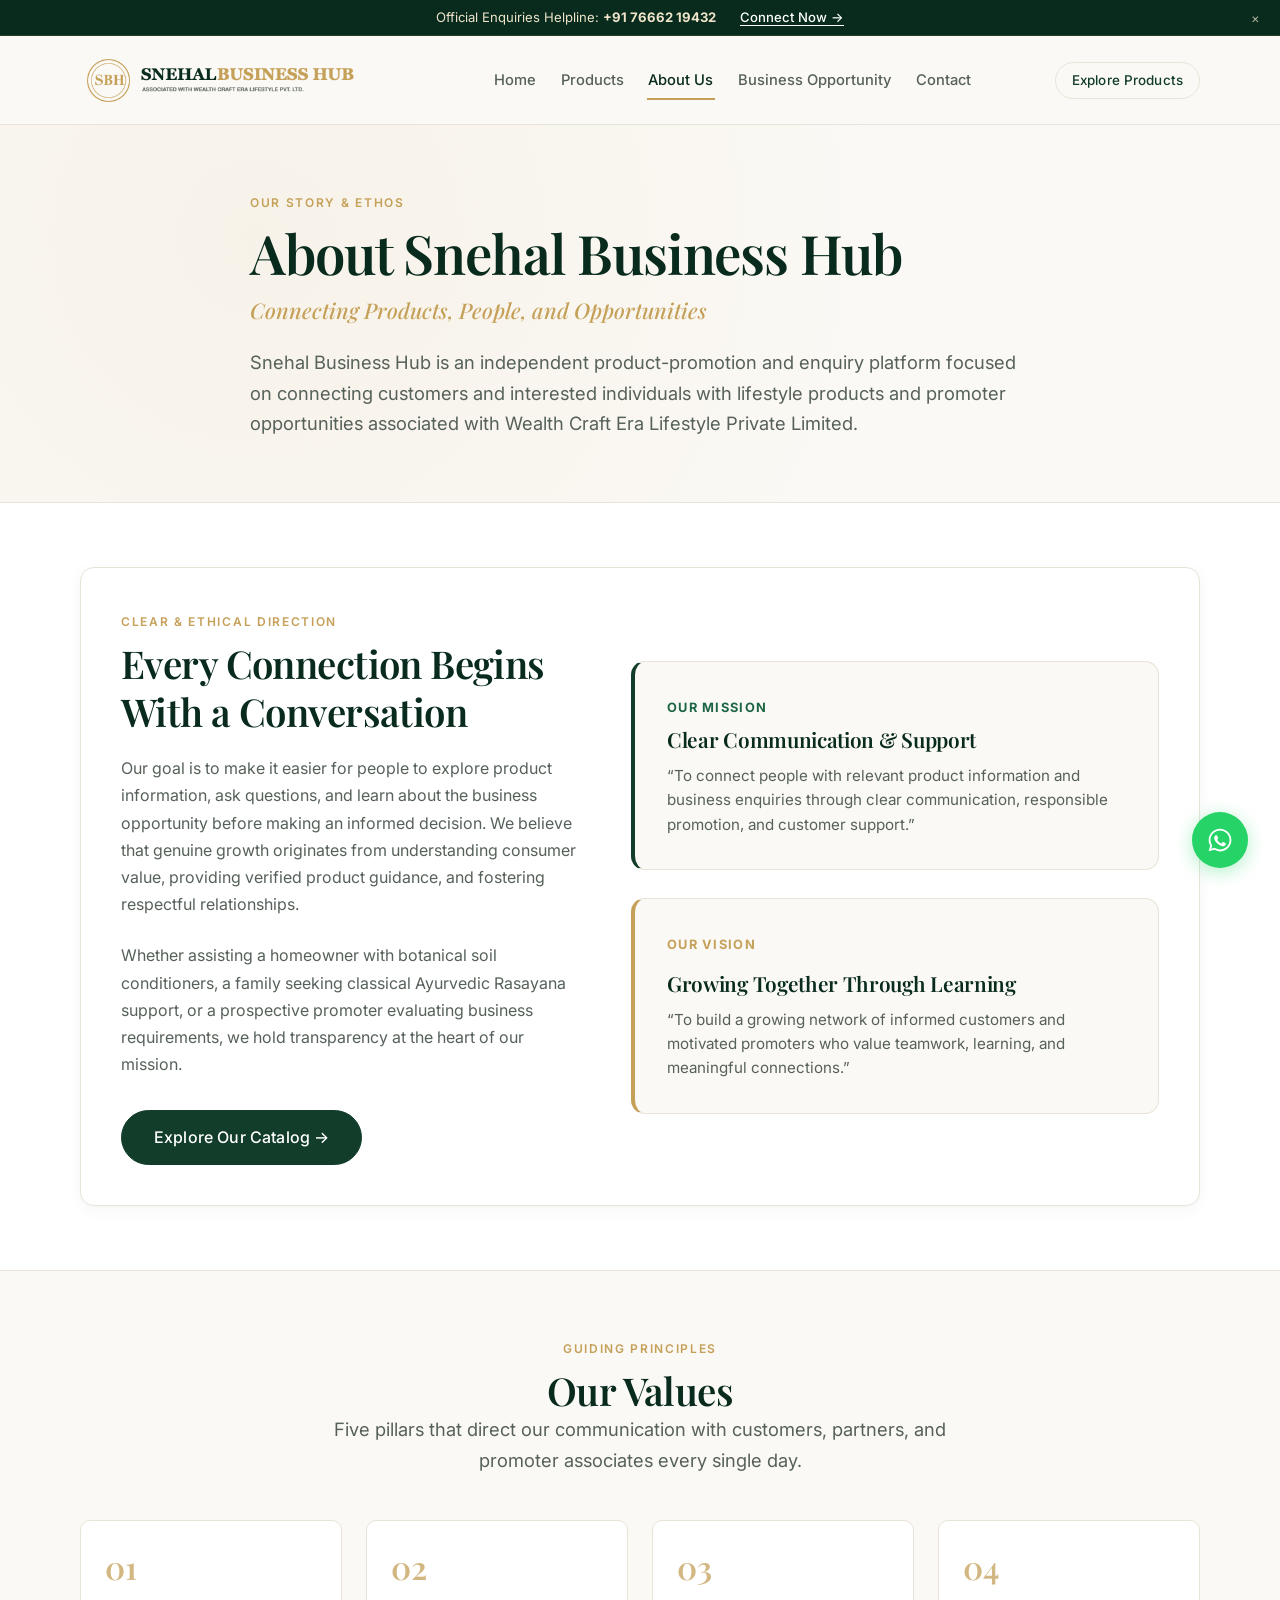
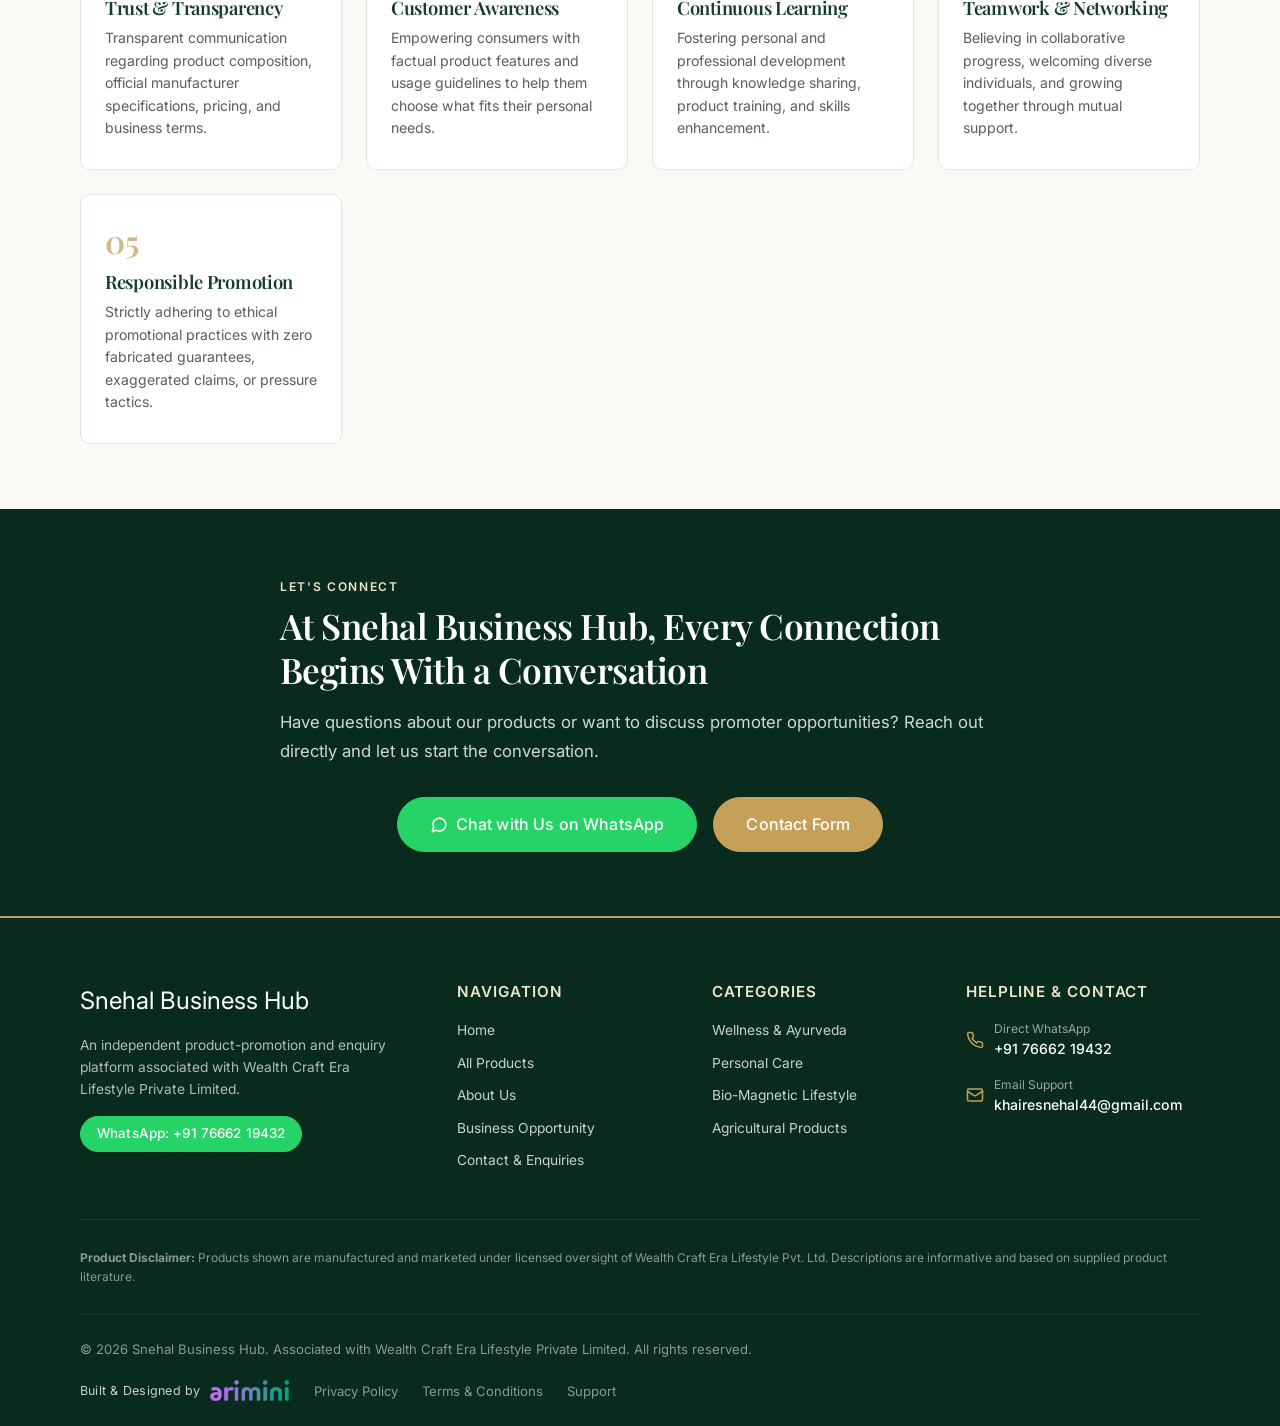
==== commit 6468ebfa: "Add official email khairesnehal44@gmail.com across site" ====
--- a/about.html
+++ b/about.html
@@ -245,7 +245,7 @@
         </div>
 
         <div class="footer-column">
-          <h4>Helpline</h4>
+          <h4>Helpline &amp; Contact</h4>
           <div class="footer-contact-item">
             <svg width="18" height="18" viewBox="0 0 24 24" fill="none" stroke="var(--color-gold)" stroke-width="2" stroke-linecap="round" stroke-linejoin="round">
               <path d="M22 16.92v3a2 2 0 0 1-2.18 2 19.79 19.79 0 0 1-8.63-3.07 19.5 19.5 0 0 1-6-6 19.79 19.79 0 0 1-3.07-8.67A2 2 0 0 1 4.11 2h3a2 2 0 0 1 2 1.72 12.84 12.84 0 0 0 .7 2.81 2 2 0 0 1-.45 2.11L8.09 9.91a16 16 0 0 0 6 6l1.27-1.27a2 2 0 0 1 2.11-.45 12.84 12.84 0 0 0 2.81.7A2 2 0 0 1 22 16.92z"/>
@@ -253,6 +253,16 @@
             <div>
               <div style="font-size: 0.75rem; color: #9AA69D;">Direct WhatsApp</div>
               <a href="https://wa.me/917666219432" target="_blank" rel="noopener noreferrer">+91 76662 19432</a>
+            </div>
+          </div>
+          <div class="footer-contact-item">
+            <svg width="18" height="18" viewBox="0 0 24 24" fill="none" stroke="var(--color-gold)" stroke-width="2" stroke-linecap="round" stroke-linejoin="round">
+              <rect width="20" height="16" x="2" y="4" rx="2"/>
+              <path d="m22 7-8.97 5.7a1.94 1.94 0 0 1-2.06 0L2 7"/>
+            </svg>
+            <div>
+              <div style="font-size: 0.75rem; color: #9AA69D;">Email Support</div>
+              <a href="mailto:khairesnehal44@gmail.com" style="word-break: break-all;">khairesnehal44@gmail.com</a>
             </div>
           </div>
         </div>
